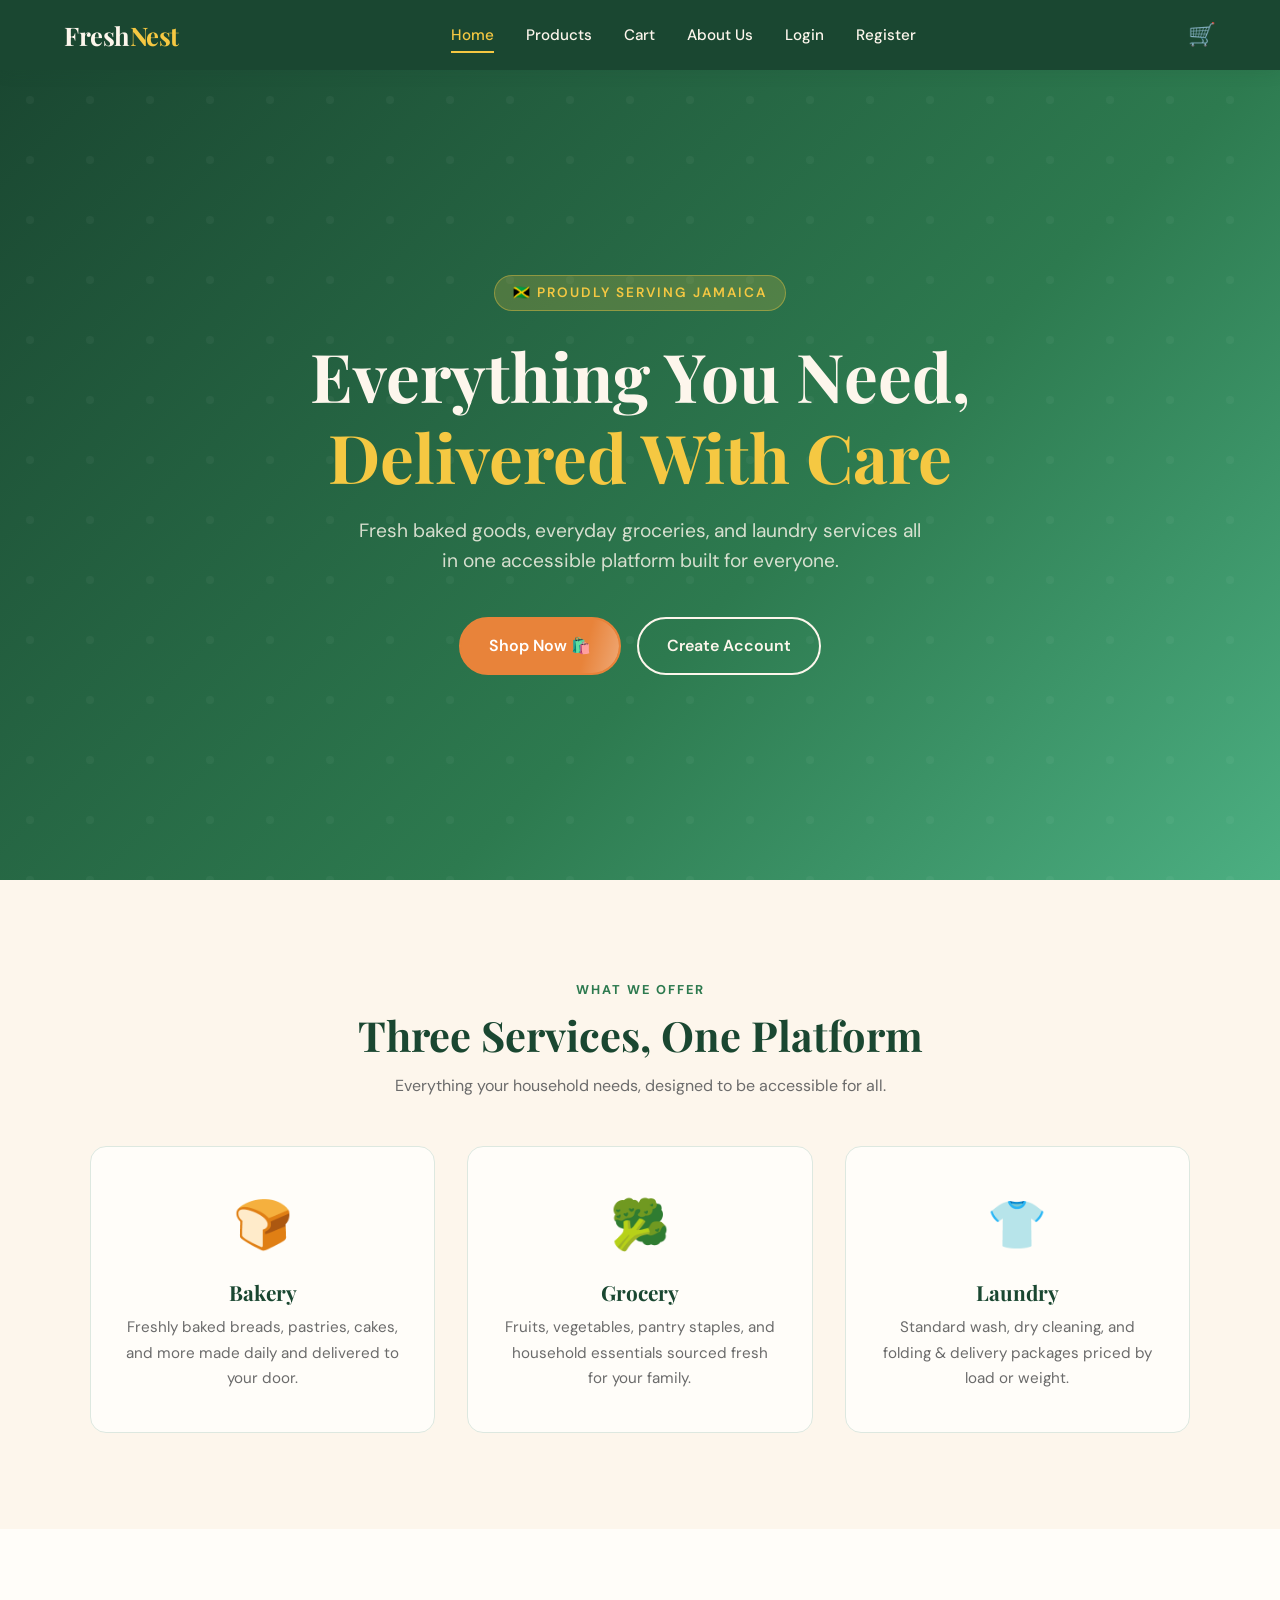
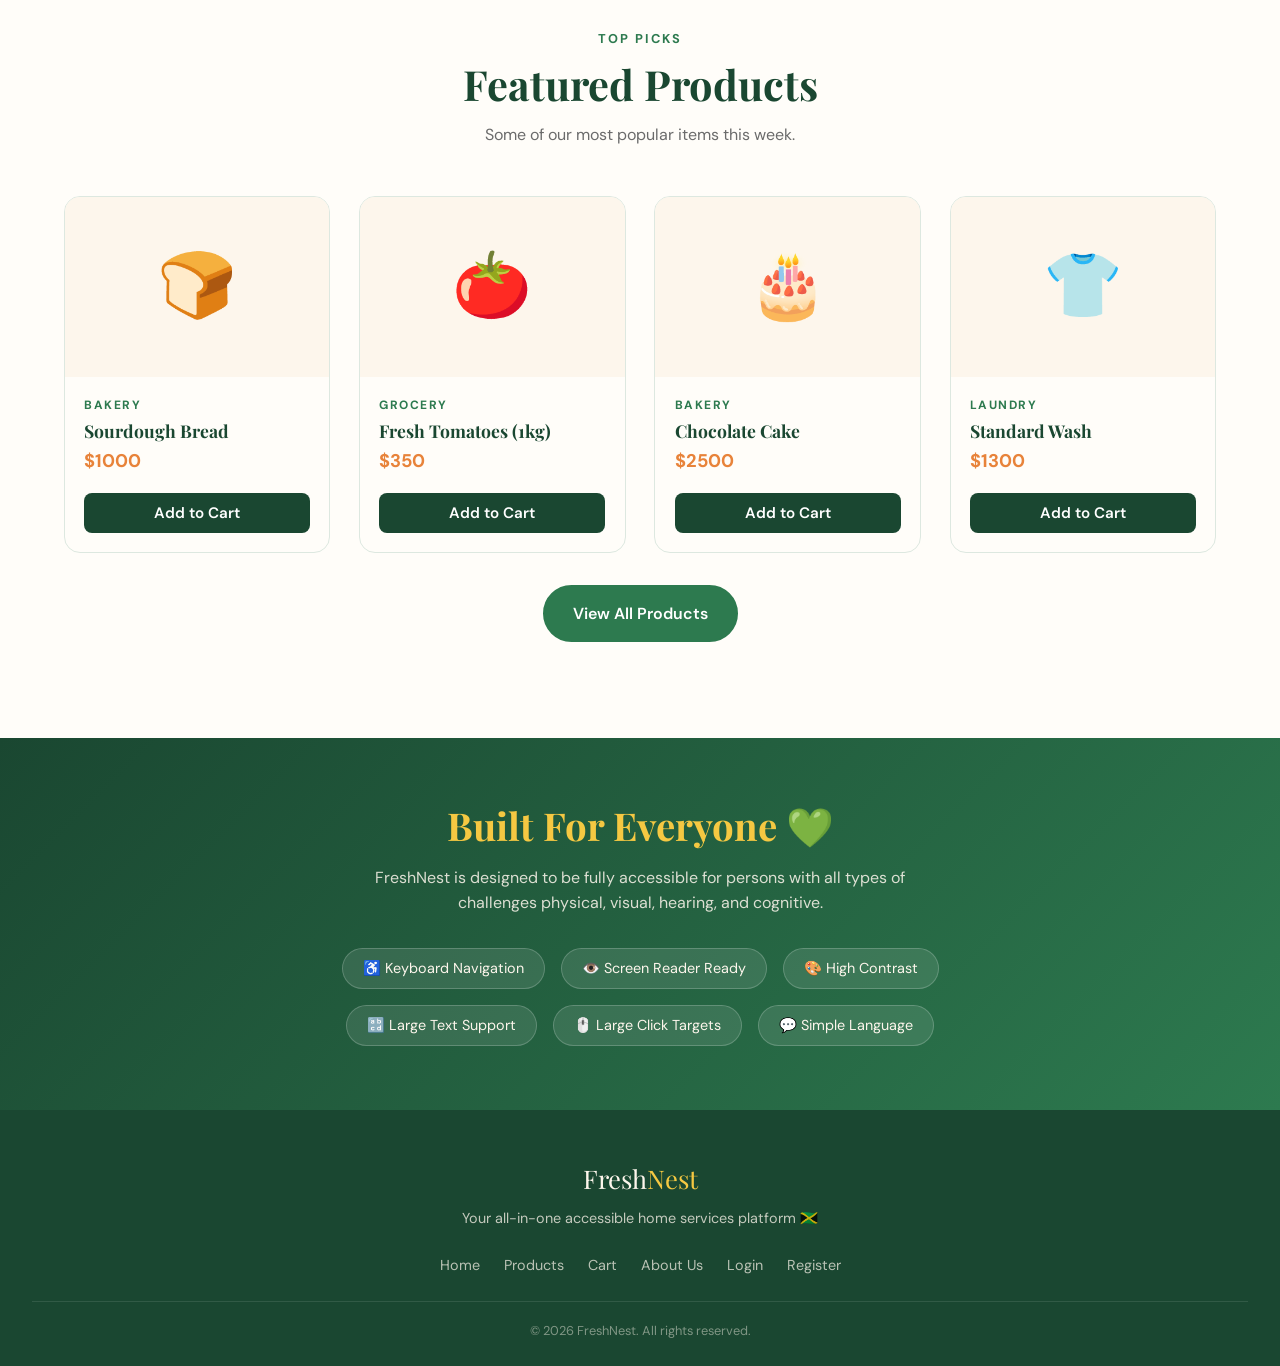
==== index.html @ 10744268 "Add files via upload" ====
<!DOCTYPE html>
<html lang="en">
<head>
  <meta charset="UTF-8" />
  <meta name="viewport" content="width=device-width, initial-scale=1.0" />
  <meta name="description" content="FreshNest - An accessible bakery, grocery and laundry service for all Jamaican households." />
  <title>FreshNest | Home</title>
  <link rel="preconnect" href="https://fonts.googleapis.com" />
  <link rel="preconnect" href="https://fonts.gstatic.com" crossorigin />
  <link href="https://fonts.googleapis.com/css2?family=Playfair+Display:wght@400;700&family=DM+Sans:wght@400;500;600;700&display=swap" rel="stylesheet" />
  <link rel="stylesheet" href="../style.css" />
</head>
<body>
  <a href="#main-content" class="skip-link">Skip to main content</a>

  <nav class="navbar" role="navigation" aria-label="Main navigation">
    <a href="index.html" class="navbar__logo" aria-label="FreshNest Home">Fresh<span>Nest</span></a>
    <ul class="navbar__links" id="nav-links" role="list">
      <li><a href="index.html" class="active" aria-current="page">Home</a></li>
      <li><a href="products.html">Products</a></li>
      <li><a href="cart.html">Cart</a></li>
      <li><a href="about.html">About Us</a></li>
      <li><a href="login.html">Login</a></li>
      <li><a href="register.html">Register</a></li>
    </ul>
    <a href="cart.html" class="navbar__cart" aria-label="View shopping cart">🛒
      <span class="cart-count" id="cart-count" aria-live="polite">0</span>
    </a>
    <button class="navbar__toggle" id="nav-toggle" aria-label="Toggle navigation menu" aria-expanded="false">
      <span></span><span></span><span></span>
    </button>
  </nav>

  <main id="main-content">
    <section class="hero" aria-labelledby="hero-title">
      <div class="hero__content">
        <span class="hero__tag">🇯🇲 Proudly Serving Jamaica</span>
        <h1 class="hero__title" id="hero-title">Everything You Need,<br><span>Delivered With Care</span></h1>
        <p class="hero__subtitle">Fresh baked goods, everyday groceries, and laundry services all in one accessible platform built for everyone.</p>
        <div class="hero__buttons">
          <a href="products.html" class="btn btn--primary">Shop Now 🛍️</a>
          <a href="register.html" class="btn btn--outline">Create Account</a>
        </div>
      </div>
    </section>

    <section class="section services" aria-labelledby="services-title">
      <div class="section__header">
        <span class="section__tag">What We Offer</span>
        <h2 class="section__title" id="services-title">Three Services, One Platform</h2>
        <p class="section__subtitle">Everything your household needs, designed to be accessible for all.</p>
      </div>
      <div class="services__grid">
        <article class="service-card" tabindex="0" aria-label="Bakery service">
          <span class="service-card__icon" role="img" aria-label="Bread">🍞</span>
          <h3 class="service-card__title">Bakery</h3>
          <p class="service-card__desc">Freshly baked breads, pastries, cakes, and more made daily and delivered to your door.</p>
        </article>
        <article class="service-card" tabindex="0" aria-label="Grocery service">
          <span class="service-card__icon" role="img" aria-label="Vegetables">🥦</span>
          <h3 class="service-card__title">Grocery</h3>
          <p class="service-card__desc">Fruits, vegetables, pantry staples, and household essentials sourced fresh for your family.</p>
        </article>
        <article class="service-card" tabindex="0" aria-label="Laundry service">
          <span class="service-card__icon" role="img" aria-label="Washing machine">👕</span>
          <h3 class="service-card__title">Laundry</h3>
          <p class="service-card__desc">Standard wash, dry cleaning, and folding & delivery packages priced by load or weight.</p>
        </article>
      </div>
    </section>

    <section class="section" aria-labelledby="featured-title">
      <div class="section__header">
        <span class="section__tag">Top Picks</span>
        <h2 class="section__title" id="featured-title">Featured Products</h2>
        <p class="section__subtitle">Some of our most popular items this week.</p>
      </div>
      <div class="products__grid">
        <article class="product-card" tabindex="0">
          <div class="product-card__img" role="img" aria-label="Sourdough Bread">🍞</div>
          <div class="product-card__body">
            <p class="product-card__category">Bakery</p>
            <h3 class="product-card__name">Sourdough Bread</h3>
            <p class="product-card__price">$1000</p>
            <button class="product-card__btn" data-name="Sourdough Bread" data-price="1000" data-category="Bakery" aria-label="Add Sourdough Bread to cart">Add to Cart</button>
          </div>
        </article>
        <article class="product-card" tabindex="0">
          <div class="product-card__img" role="img" aria-label="Fresh Tomatoes">🍅</div>
          <div class="product-card__body">
            <p class="product-card__category">Grocery</p>
            <h3 class="product-card__name">Fresh Tomatoes (1kg)</h3>
            <p class="product-card__price">$350</p>
            <button class="product-card__btn" data-name="Fresh Tomatoes (1kg)" data-price="350" data-category="Grocery" aria-label="Add Fresh Tomatoes to cart">Add to Cart</button>
          </div>
        </article>
        <article class="product-card" tabindex="0">
          <div class="product-card__img" role="img" aria-label="Chocolate Cake">🎂</div>
          <div class="product-card__body">
            <p class="product-card__category">Bakery</p>
            <h3 class="product-card__name">Chocolate Cake</h3>
            <p class="product-card__price">$2500</p>
            <button class="product-card__btn" data-name="Chocolate Cake" data-price="2500" data-category="Bakery" aria-label="Add Chocolate Cake to cart">Add to Cart</button>
          </div>
        </article>
        <article class="product-card" tabindex="0">
          <div class="product-card__img" role="img" aria-label="Standard Wash">👕</div>
          <div class="product-card__body">
            <p class="product-card__category">Laundry</p>
            <h3 class="product-card__name">Standard Wash</h3>
            <p class="product-card__price">$1300</p>
            <button class="product-card__btn" data-name="Standard Wash" data-price="8.00" data-category="Laundry" aria-label="Add Standard Wash to cart">Add to Cart</button>
          </div>
        </article>
      </div>
      <div class="text-center mt-2">
        <a href="products.html" class="btn btn--green">View All Products</a>
      </div>
    </section>

    <section class="accessibility-banner" aria-labelledby="access-title">
      <h2 id="access-title">Built For Everyone 💚</h2>
      <p>FreshNest is designed to be fully accessible for persons with all types of challenges physical, visual, hearing, and cognitive.</p>
      <div class="accessibility-features" role="list">
        <span class="accessibility-feature" role="listitem">♿ Keyboard Navigation</span>
        <span class="accessibility-feature" role="listitem">👁️ Screen Reader Ready</span>
        <span class="accessibility-feature" role="listitem">🎨 High Contrast</span>
        <span class="accessibility-feature" role="listitem">🔡 Large Text Support</span>
        <span class="accessibility-feature" role="listitem">🖱️ Large Click Targets</span>
        <span class="accessibility-feature" role="listitem">💬 Simple Language</span>
      </div>
    </section>
  </main>

  <footer class="footer" role="contentinfo">
    <p class="footer__logo">Fresh<span>Nest</span></p>
    <p class="footer__tagline">Your all-in-one accessible home services platform 🇯🇲</p>
    <nav class="footer__links" aria-label="Footer navigation">
      <a href="index.html">Home</a>
      <a href="products.html">Products</a>
      <a href="cart.html">Cart</a>
      <a href="about.html">About Us</a>
      <a href="login.html">Login</a>
      <a href="register.html">Register</a>
    </nav>
    <p class="footer__copy">&copy; 2026 FreshNest. All rights reserved.</p>
  </footer>
  <script src="../script.js"></script>
</body>
</html>
---- style.css ----
/* ============================================
   FreshNest - Main Stylesheet
   IA#2 - Web Programming Individual Assignment
   ============================================ */

/* IA#2 - CSS Variables / Root Theme */
:root {
  --green-dark: #1a4731;
  --green-mid: #2d7a4f;
  --green-light: #4caf82;
  --cream: #fdf6ec;
  --warm-white: #fffdf9;
  --accent-orange: #e8833a;
  --accent-yellow: #f5c842;
  --text-dark: #1a1a1a;
  --text-mid: #3d3d3d;
  --text-light: #6b6b6b;
  --border: #dde8e0;
  --shadow: rgba(26, 71, 49, 0.12);
  --font-display: 'Playfair Display', Georgia, serif;
  --font-body: 'DM Sans', 'Segoe UI', sans-serif;
  --radius: 16px;
  --radius-sm: 8px;
  --transition: 0.3s ease;
}

/* IA#2 - CSS Reset & Base */
*, *::before, *::after {
  box-sizing: border-box;
  margin: 0;
  padding: 0;
}

html {
  scroll-behavior: smooth;
  font-size: 16px;
}

body {
  font-family: var(--font-body);
  background-color: var(--warm-white);
  color: var(--text-dark);
  line-height: 1.6;
  min-height: 100vh;
}

/* IA#2 - Typography */
h1, h2, h3, h4 {
  font-family: var(--font-display);
  line-height: 1.2;
  color: var(--green-dark);
}

a {
  text-decoration: none;
  color: inherit;
  transition: color var(--transition);
}

img {
  max-width: 100%;
  display: block;
}

ul {
  list-style: none;
}

/* IA#2 - Accessibility: Skip to content link */
.skip-link {
  position: absolute;
  top: -100px;
  left: 0;
  background: var(--green-dark);
  color: #fff;
  padding: 12px 20px;
  z-index: 9999;
  font-size: 1rem;
  border-radius: 0 0 var(--radius-sm) 0;
  transition: top var(--transition);
}

.skip-link:focus {
  top: 0;
}

/* IA#2 - Navbar */
.navbar {
  background-color: var(--green-dark);
  padding: 0 2rem;
  position: sticky;
  top: 0;
  z-index: 1000;
  box-shadow: 0 2px 16px var(--shadow);
  display: flex;
  align-items: center;
  justify-content: space-between;
  height: 70px;
}

.navbar__logo {
  font-family: var(--font-display);
  font-size: 1.6rem;
  color: var(--cream);
  font-weight: 700;
  letter-spacing: -0.5px;
}

.navbar__logo span {
  color: var(--accent-yellow);
}

.navbar__links {
  display: flex;
  align-items: center;
  gap: 2rem;
}

.navbar__links a {
  color: var(--cream);
  font-size: 0.95rem;
  font-weight: 500;
  padding: 6px 0;
  border-bottom: 2px solid transparent;
  transition: border-color var(--transition), color var(--transition);
}

.navbar__links a:hover,
.navbar__links a.active {
  color: var(--accent-yellow);
  border-bottom-color: var(--accent-yellow);
}

/* Cart icon in navbar */
.navbar__cart {
  position: relative;
  color: var(--cream);
  font-size: 1.4rem;
  cursor: pointer;
  transition: color var(--transition);
}

.navbar__cart:hover {
  color: var(--accent-yellow);
}

.cart-count {
  position: absolute;
  top: -8px;
  right: -8px;
  background: var(--accent-orange);
  color: #fff;
  font-size: 0.7rem;
  font-weight: 700;
  width: 18px;
  height: 18px;
  border-radius: 50%;
  display: flex;
  align-items: center;
  justify-content: center;
  font-family: var(--font-body);
}

/* Hamburger for mobile */
.navbar__toggle {
  display: none;
  flex-direction: column;
  gap: 5px;
  cursor: pointer;
  background: none;
  border: none;
  padding: 4px;
  aria-label: "Toggle menu";
}

.navbar__toggle span {
  display: block;
  width: 26px;
  height: 3px;
  background: var(--cream);
  border-radius: 3px;
  transition: all var(--transition);
}

/* IA#2 - Hero Section */
.hero {
  background: linear-gradient(135deg, var(--green-dark) 0%, var(--green-mid) 60%, var(--green-light) 100%);
  min-height: 90vh;
  display: flex;
  align-items: center;
  justify-content: center;
  text-align: center;
  padding: 4rem 2rem;
  position: relative;
  overflow: hidden;
}

.hero::before {
  content: '';
  position: absolute;
  inset: 0;
  background: url("data:image/svg+xml,%3Csvg width='60' height='60' viewBox='0 0 60 60' xmlns='http://www.w3.org/2000/svg'%3E%3Cg fill='none' fill-rule='evenodd'%3E%3Cg fill='%23ffffff' fill-opacity='0.04'%3E%3Ccircle cx='30' cy='30' r='4'/%3E%3C/g%3E%3C/g%3E%3C/svg%3E");
}

.hero__content {
  position: relative;
  z-index: 1;
  max-width: 780px;
  animation: fadeUp 0.9s ease both;
}

.hero__tag {
  display: inline-block;
  background: rgba(245, 200, 66, 0.2);
  color: var(--accent-yellow);
  font-size: 0.85rem;
  font-weight: 600;
  letter-spacing: 2px;
  text-transform: uppercase;
  padding: 6px 18px;
  border-radius: 50px;
  border: 1px solid rgba(245, 200, 66, 0.4);
  margin-bottom: 1.5rem;
}

.hero__title {
  font-size: clamp(2.4rem, 6vw, 4.2rem);
  color: var(--cream);
  margin-bottom: 1.2rem;
  font-weight: 700;
}

.hero__title span {
  color: var(--accent-yellow);
}

.hero__subtitle {
  font-size: clamp(1rem, 2.5vw, 1.2rem);
  color: rgba(253, 246, 236, 0.82);
  margin-bottom: 2.5rem;
  max-width: 580px;
  margin-left: auto;
  margin-right: auto;
}

.hero__buttons {
  display: flex;
  gap: 1rem;
  justify-content: center;
  flex-wrap: wrap;
}

/* IA#2 - Buttons */
.btn {
  display: inline-flex;
  align-items: center;
  gap: 8px;
  padding: 14px 28px;
  border-radius: 50px;
  font-family: var(--font-body);
  font-size: 1rem;
  font-weight: 600;
  cursor: pointer;
  border: 2px solid transparent;
  transition: all var(--transition);
  text-align: center;
}

.btn--primary {
  background: var(--accent-orange);
  color: #fff;
  border-color: var(--accent-orange);
}

.btn--primary:hover {
  background: #cf6b28;
  border-color: #cf6b28;
  transform: translateY(-2px);
  box-shadow: 0 8px 20px rgba(232, 131, 58, 0.4);
}

.btn--outline {
  background: transparent;
  color: var(--cream);
  border-color: var(--cream);
}

.btn--outline:hover {
  background: var(--cream);
  color: var(--green-dark);
  transform: translateY(-2px);
}

.btn--green {
  background: var(--green-mid);
  color: #fff;
  border-color: var(--green-mid);
}

.btn--green:hover {
  background: var(--green-dark);
  border-color: var(--green-dark);
  transform: translateY(-2px);
}

/* IA#2 - Section Layout */
.section {
  padding: 5rem 2rem;
}

.section__header {
  text-align: center;
  margin-bottom: 3rem;
}

.section__tag {
  display: inline-block;
  color: var(--green-mid);
  font-size: 0.8rem;
  font-weight: 700;
  letter-spacing: 2px;
  text-transform: uppercase;
  margin-bottom: 0.6rem;
}

.section__title {
  font-size: clamp(1.8rem, 4vw, 2.6rem);
  color: var(--green-dark);
  margin-bottom: 0.8rem;
}

.section__subtitle {
  font-size: 1rem;
  color: var(--text-light);
  max-width: 520px;
  margin: 0 auto;
}

/* IA#2 - Services / Category Cards */
.services {
  background: var(--cream);
}

.services__grid {
  display: grid;
  grid-template-columns: repeat(auto-fit, minmax(260px, 1fr));
  gap: 2rem;
  max-width: 1100px;
  margin: 0 auto;
}

.service-card {
  background: var(--warm-white);
  border-radius: var(--radius);
  padding: 2.5rem 2rem;
  text-align: center;
  border: 1px solid var(--border);
  transition: transform var(--transition), box-shadow var(--transition);
  position: relative;
  overflow: hidden;
}

.service-card::before {
  content: '';
  position: absolute;
  top: 0;
  left: 0;
  right: 0;
  height: 4px;
  background: linear-gradient(90deg, var(--green-mid), var(--accent-orange));
  transform: scaleX(0);
  transition: transform var(--transition);
}

.service-card:hover {
  transform: translateY(-6px);
  box-shadow: 0 16px 40px var(--shadow);
}

.service-card:hover::before {
  transform: scaleX(1);
}

.service-card__icon {
  font-size: 3rem;
  margin-bottom: 1rem;
  display: block;
}

.service-card__title {
  font-size: 1.3rem;
  color: var(--green-dark);
  margin-bottom: 0.6rem;
}

.service-card__desc {
  font-size: 0.95rem;
  color: var(--text-light);
  line-height: 1.7;
}

/* IA#2 - Product Cards */
.products__grid {
  display: grid;
  grid-template-columns: repeat(auto-fill, minmax(240px, 1fr));
  gap: 1.8rem;
  max-width: 1200px;
  margin: 0 auto;
}

.product-card {
  background: var(--warm-white);
  border-radius: var(--radius);
  overflow: hidden;
  border: 1px solid var(--border);
  transition: transform var(--transition), box-shadow var(--transition);
}

.product-card:hover {
  transform: translateY(-4px);
  box-shadow: 0 12px 32px var(--shadow);
}

.product-card__img {
  width: 100%;
  height: 180px;
  object-fit: cover;
  background: var(--cream);
  display: flex;
  align-items: center;
  justify-content: center;
  font-size: 4rem;
}

.product-card__body {
  padding: 1.2rem;
}

.product-card__category {
  font-size: 0.75rem;
  font-weight: 700;
  letter-spacing: 1.5px;
  text-transform: uppercase;
  color: var(--green-mid);
  margin-bottom: 0.3rem;
}

.product-card__name {
  font-size: 1.1rem;
  color: var(--green-dark);
  margin-bottom: 0.4rem;
  font-family: var(--font-display);
}

.product-card__price {
  font-size: 1.15rem;
  font-weight: 700;
  color: var(--accent-orange);
  margin-bottom: 1rem;
}

.product-card__btn {
  width: 100%;
  padding: 10px;
  background: var(--green-dark);
  color: #fff;
  border: none;
  border-radius: var(--radius-sm);
  font-family: var(--font-body);
  font-size: 0.95rem;
  font-weight: 600;
  cursor: pointer;
  transition: background var(--transition), transform var(--transition);
}

.product-card__btn:hover {
  background: var(--green-mid);
  transform: scale(1.02);
}

/* IA#2 - Accessibility Banner */
.accessibility-banner {
  background: linear-gradient(135deg, var(--green-dark), var(--green-mid));
  color: var(--cream);
  padding: 4rem 2rem;
  text-align: center;
}

.accessibility-banner h2 {
  color: var(--accent-yellow);
  font-size: clamp(1.6rem, 3.5vw, 2.4rem);
  margin-bottom: 1rem;
}

.accessibility-banner p {
  font-size: 1rem;
  color: rgba(253, 246, 236, 0.85);
  max-width: 600px;
  margin: 0 auto 2rem;
}

.accessibility-features {
  display: flex;
  flex-wrap: wrap;
  justify-content: center;
  gap: 1rem;
  max-width: 800px;
  margin: 0 auto;
}

.accessibility-feature {
  background: rgba(255,255,255,0.1);
  border: 1px solid rgba(255,255,255,0.2);
  border-radius: 50px;
  padding: 8px 20px;
  font-size: 0.9rem;
  color: var(--cream);
  display: flex;
  align-items: center;
  gap: 8px;
}

/* IA#2 - Forms (Login, Register, Checkout) */
.form-page {
  min-height: 100vh;
  display: flex;
  align-items: center;
  justify-content: center;
  padding: 4rem 2rem;
  background: var(--cream);
}

.form-container {
  background: var(--warm-white);
  border-radius: var(--radius);
  padding: 3rem 2.5rem;
  width: 100%;
  max-width: 480px;
  box-shadow: 0 8px 40px var(--shadow);
  border: 1px solid var(--border);
}

.form-container h1 {
  font-size: 2rem;
  margin-bottom: 0.4rem;
}

.form-container p {
  color: var(--text-light);
  margin-bottom: 2rem;
  font-size: 0.95rem;
}

.form-group {
  margin-bottom: 1.4rem;
}

.form-group label {
  display: block;
  font-size: 0.9rem;
  font-weight: 600;
  color: var(--text-mid);
  margin-bottom: 0.4rem;
}

.form-group input,
.form-group select,
.form-group textarea {
  width: 100%;
  padding: 12px 16px;
  border: 2px solid var(--border);
  border-radius: var(--radius-sm);
  font-family: var(--font-body);
  font-size: 1rem;
  color: var(--text-dark);
  background: var(--warm-white);
  transition: border-color var(--transition), box-shadow var(--transition);
}

.form-group input:focus,
.form-group select:focus,
.form-group textarea:focus {
  outline: none;
  border-color: var(--green-mid);
  box-shadow: 0 0 0 3px rgba(45, 122, 79, 0.15);
}

.form-error {
  color: #d63031;
  font-size: 0.82rem;
  margin-top: 0.3rem;
  display: none;
}

.form-error.visible {
  display: block;
}

.form-submit {
  width: 100%;
  padding: 14px;
  background: var(--green-dark);
  color: #fff;
  border: none;
  border-radius: var(--radius-sm);
  font-family: var(--font-body);
  font-size: 1rem;
  font-weight: 700;
  cursor: pointer;
  transition: background var(--transition), transform var(--transition);
  margin-top: 0.5rem;
}

.form-submit:hover {
  background: var(--green-mid);
  transform: translateY(-1px);
}

/* IA#2 - Cart Table */
.cart-table {
  width: 100%;
  border-collapse: collapse;
  margin-bottom: 2rem;
  font-size: 0.95rem;
}

.cart-table th {
  background: var(--green-dark);
  color: var(--cream);
  padding: 14px 16px;
  text-align: left;
  font-weight: 600;
}

.cart-table td {
  padding: 14px 16px;
  border-bottom: 1px solid var(--border);
  color: var(--text-mid);
}

.cart-table tr:hover td {
  background: var(--cream);
}

.cart-summary {
  background: var(--cream);
  border-radius: var(--radius);
  padding: 2rem;
  max-width: 400px;
  margin-left: auto;
  border: 1px solid var(--border);
}

.cart-summary__row {
  display: flex;
  justify-content: space-between;
  padding: 8px 0;
  font-size: 0.95rem;
  color: var(--text-mid);
  border-bottom: 1px solid var(--border);
}

.cart-summary__row--total {
  font-size: 1.15rem;
  font-weight: 700;
  color: var(--green-dark);
  border-bottom: none;
  padding-top: 12px;
}

/* IA#2 - Footer */
.footer {
  background: var(--green-dark);
  color: rgba(253, 246, 236, 0.75);
  padding: 3rem 2rem 1.5rem;
  text-align: center;
}

.footer__logo {
  font-family: var(--font-display);
  font-size: 1.6rem;
  color: var(--cream);
  margin-bottom: 0.5rem;
}

.footer__logo span {
  color: var(--accent-yellow);
}

.footer__tagline {
  font-size: 0.9rem;
  margin-bottom: 1.5rem;
}

.footer__links {
  display: flex;
  justify-content: center;
  flex-wrap: wrap;
  gap: 1.5rem;
  margin-bottom: 1.5rem;
}

.footer__links a {
  color: rgba(253, 246, 236, 0.7);
  font-size: 0.9rem;
  transition: color var(--transition);
}

.footer__links a:hover {
  color: var(--accent-yellow);
}

.footer__copy {
  font-size: 0.8rem;
  color: rgba(253, 246, 236, 0.45);
  border-top: 1px solid rgba(255,255,255,0.1);
  padding-top: 1.2rem;
  margin-top: 1rem;
}

/* IA#2 - Utility Classes */
.container {
  max-width: 1200px;
  margin: 0 auto;
  padding: 0 2rem;
}

.text-center { text-align: center; }
.mt-1 { margin-top: 1rem; }
.mt-2 { margin-top: 2rem; }
.mb-1 { margin-bottom: 1rem; }
.mb-2 { margin-bottom: 2rem; }

/* IA#2 - Animations & Glow Effects */

/* Fade up entrance */
@keyframes fadeUp {
  from { opacity: 0; transform: translateY(30px); }
  to   { opacity: 1; transform: translateY(0); }
}

@keyframes fadeIn {
  from { opacity: 0; }
  to   { opacity: 1; }
}

/* Glow pulse - green (used on logo, hero title) */
@keyframes glowGreen {
  0%, 100% { text-shadow: 0 0 8px rgba(76, 175, 130, 0.4), 0 0 20px rgba(76, 175, 130, 0.2); }
  50%       { text-shadow: 0 0 18px rgba(76, 175, 130, 0.9), 0 0 40px rgba(76, 175, 130, 0.5), 0 0 60px rgba(76, 175, 130, 0.2); }
}

/* Glow pulse - yellow (used on accent text) */
@keyframes glowYellow {
  0%, 100% { text-shadow: 0 0 8px rgba(245, 200, 66, 0.4), 0 0 20px rgba(245, 200, 66, 0.2); }
  50%       { text-shadow: 0 0 18px rgba(245, 200, 66, 0.95), 0 0 40px rgba(245, 200, 66, 0.6), 0 0 70px rgba(245, 200, 66, 0.25); }
}

/* Glow pulse - orange (used on buttons) */
@keyframes glowOrange {
  0%, 100% { box-shadow: 0 0 8px rgba(232, 131, 58, 0.4), 0 4px 15px rgba(232, 131, 58, 0.2); }
  50%       { box-shadow: 0 0 20px rgba(232, 131, 58, 0.85), 0 4px 30px rgba(232, 131, 58, 0.5); }
}

/* Border glow - for cards on hover */
@keyframes borderGlow {
  0%, 100% { box-shadow: 0 0 6px rgba(45, 122, 79, 0.3), 0 8px 24px rgba(26,71,49,0.1); }
  50%       { box-shadow: 0 0 20px rgba(45, 122, 79, 0.7), 0 8px 32px rgba(26,71,49,0.2); }
}

/* Floating animation for hero icons/emoji */
@keyframes float {
  0%, 100% { transform: translateY(0px); }
  50%       { transform: translateY(-10px); }
}

/* Shimmer across buttons */
@keyframes shimmer {
  0%   { background-position: -200% center; }
  100% { background-position: 200% center; }
}

/* Navbar logo glow */
.navbar__logo {
  animation: glowGreen 3s ease-in-out infinite;
}

.navbar__logo span {
  animation: glowYellow 3s ease-in-out infinite;
}

/* Hero title yellow span glow */
.hero__title span {
  animation: glowYellow 2.8s ease-in-out infinite;
}

/* Hero tag glow border */
.hero__tag {
  animation: glowYellow 3.5s ease-in-out infinite;
}

/* Primary button glow */
.btn--primary {
  animation: glowOrange 2.5s ease-in-out infinite;
  position: relative;
  overflow: hidden;
}

/* Shimmer sweep on primary button */
.btn--primary::after {
  content: '';
  position: absolute;
  inset: 0;
  background: linear-gradient(105deg, transparent 40%, rgba(255,255,255,0.25) 50%, transparent 60%);
  background-size: 200% 100%;
  animation: shimmer 2.2s linear infinite;
  border-radius: inherit;
  pointer-events: none;
}

/* Service cards: glow on hover */
.service-card:hover {
  animation: borderGlow 1.5s ease-in-out infinite;
}

/* Service card icons float */
.service-card__icon {
  display: inline-block;
  animation: float 3s ease-in-out infinite;
}

.service-card:nth-child(2) .service-card__icon { animation-delay: 0.5s; }
.service-card:nth-child(3) .service-card__icon { animation-delay: 1s; }

/* Product cards: glow border on hover */
.product-card:hover {
  box-shadow: 0 0 18px rgba(45, 122, 79, 0.5), 0 12px 32px rgba(26,71,49,0.15);
  transition: box-shadow 0.3s ease, transform 0.3s ease;
}

/* Add to cart button glow on hover */
.product-card__btn:hover {
  box-shadow: 0 0 14px rgba(26, 71, 49, 0.6), 0 4px 16px rgba(26,71,49,0.3);
}

/* Input focus glow */
.form-group input:focus,
.form-group select:focus,
.form-group textarea:focus {
  box-shadow: 0 0 0 3px rgba(45, 122, 79, 0.2), 0 0 12px rgba(45, 122, 79, 0.3);
}

/* Footer logo glow */
.footer__logo {
  animation: glowGreen 3.5s ease-in-out infinite;
}

.footer__logo span {
  animation: glowYellow 3.5s ease-in-out infinite;
}

/* Accessibility feature tags pulse */
.accessibility-feature {
  transition: all 0.3s ease;
}

.accessibility-feature:hover {
  background: rgba(255,255,255,0.2);
  box-shadow: 0 0 12px rgba(245, 200, 66, 0.5);
  transform: translateY(-2px);
}

/* Cart count badge pulse */
@keyframes badgePulse {
  0%, 100% { transform: scale(1); box-shadow: 0 0 0 0 rgba(232,131,58,0.6); }
  50%       { transform: scale(1.1); box-shadow: 0 0 0 5px rgba(232,131,58,0); }
}

.cart-count {
  animation: badgePulse 2s ease-in-out infinite;
}

/* Smooth page transitions */
.fade-up {
  animation: fadeUp 0.7s ease both;
}

/* Enhanced transition on all interactive elements */
a, button, input, select {
  transition: all 0.3s ease;
}

/* IA#2 - Responsive: Mobile (min 600px and below) */
@media (max-width: 768px) {
  .navbar__links {
    display: none;
    flex-direction: column;
    position: absolute;
    top: 70px;
    left: 0;
    right: 0;
    background: var(--green-dark);
    padding: 1.5rem 2rem;
    gap: 1.2rem;
    box-shadow: 0 8px 20px var(--shadow);
  }

  .navbar__links.open {
    display: flex;
  }

  .navbar__toggle {
    display: flex;
  }

  .hero {
    min-height: 80vh;
  }

  .hero__buttons {
    flex-direction: column;
    align-items: center;
  }

  .services__grid {
    grid-template-columns: 1fr;
  }

  .products__grid {
    grid-template-columns: repeat(auto-fill, minmax(200px, 1fr));
  }

  .cart-table {
    font-size: 0.85rem;
  }

  .form-container {
    padding: 2rem 1.5rem;
  }
}

/* IA#2 - Desktop (min 950px) */
@media (min-width: 950px) {
  .navbar {
    padding: 0 4rem;
  }

  .section {
    padding: 6rem 4rem;
  }

  .services__grid {
    grid-template-columns: repeat(3, 1fr);
  }
}

/* IA#2 - Additional utility classes (replaces inline styles) */
.cart-main { max-width: 1100px; margin: 0 auto; }
.cart-empty { display: none; text-align: center; padding: 4rem 2rem; }
.cart-empty__icon { font-size: 3rem; }
.cart-empty__title { color: var(--green-dark); margin: 1rem 0 0.5rem; }
.cart-empty__text { color: var(--text-light); margin-bottom: 1.5rem; }
.cart-overflow { overflow-x: auto; }
.cart-summary__title { font-size: 1.3rem; margin-bottom: 1rem; color: var(--green-dark); }
.cart-actions { display: flex; gap: 0.8rem; margin-top: 1.5rem; flex-wrap: wrap; }
.btn--checkout { flex: 1; justify-content: center; }
.btn--clear { flex: 1; justify-content: center; color: var(--text-dark); border-color: var(--border); }
.btn--continue { width: 100%; justify-content: center; color: var(--green-dark); border-color: var(--green-dark); }

/* IA#2 - Checkout utility classes */
.checkout-main { padding: 3rem 2rem; }
.checkout-title { font-size: 2rem; color: var(--green-dark); margin-bottom: 0.4rem; }
.checkout-subtitle { color: var(--text-light); margin-bottom: 2rem; font-size: 0.95rem; }
.checkout-btn-row { display: flex; gap: 1rem; flex-wrap: wrap; margin-top: 1.5rem; }
.btn--confirm { flex: 1; justify-content: center; }
.btn--cancel { flex: 1; justify-content: center; color: var(--text-dark); border-color: var(--border); }
.checkout-summary__title { font-size: 1.2rem; margin-bottom: 1rem; color: var(--green-dark); }
.checkout-total-row { display: flex; justify-content: space-between; font-size: 1.1rem; font-weight: 700; color: var(--green-dark); padding-top: 12px; }

/* IA#2 - Login / Register utility */
.form-link { font-size: 0.9rem; color: var(--text-light); }
.form-link a { color: var(--green-mid); font-weight: 600; }

/* IA#2 - About page utility */
.about-info-email a { color: var(--green-mid); font-weight: 600; }
.about-contact-box { margin-top: 1.5rem; padding: 1.2rem; background: var(--warm-white); border-radius: var(--radius-sm); border: 1px solid var(--border); font-size: 0.9rem; color: var(--text-light); }
.about-contact-box a { color: var(--green-mid); font-weight: 600; }

/* IA#2 - Register form max width */
.register-container { max-width: 560px; }

/* IA#2 - Footer logo span */
.footer__logo-span { color: var(--accent-yellow); }

/* IA#2 - Toast notification (replaces inline style from JS) */
.toast-notification {
  position: fixed;
  bottom: 2rem;
  right: 2rem;
  background: var(--green-dark);
  color: var(--cream);
  padding: 14px 24px;
  border-radius: 50px;
  font-family: var(--font-body);
  font-size: 0.95rem;
  font-weight: 600;
  z-index: 9999;
  box-shadow: 0 8px 24px rgba(26,71,49,0.3);
  transform: translateY(100px);
  opacity: 0;
  transition: all 0.3s ease;
}

.toast-notification.toast-show {
  transform: translateY(0);
  opacity: 1;
}

/* IA#2 - Products page hero (moved from inline) */
.products-page-hero {
  background: linear-gradient(135deg, var(--green-dark), var(--green-mid));
  padding: 3rem 2rem;
  text-align: center;
  color: var(--cream);
}
.products-page-hero h1 {
  color: var(--accent-yellow);
  font-size: clamp(1.8rem, 4vw, 2.8rem);
  margin-bottom: 0.5rem;
}
.products-page-hero p { color: rgba(253,246,236,0.8); font-size: 1rem; }

/* IA#2 - Filter bar (moved from products inline style) */
.filter-bar {
  display: flex;
  gap: 1rem;
  flex-wrap: wrap;
  justify-content: center;
  margin-bottom: 2.5rem;
}
.filter-btn {
  padding: 10px 24px;
  border-radius: 50px;
  border: 2px solid var(--border);
  background: var(--warm-white);
  color: var(--text-mid);
  font-family: var(--font-body);
  font-size: 0.9rem;
  font-weight: 600;
  cursor: pointer;
  transition: all 0.3s ease;
}
.filter-btn:hover, .filter-btn.active {
  background: var(--green-dark);
  color: #fff;
  border-color: var(--green-dark);
}

/* IA#2 - Cart remove button */
.remove-btn {
  background: #d63031;
  color: #fff;
  border: none;
  padding: 6px 12px;
  border-radius: 6px;
  cursor: pointer;
  font-family: var(--font-body);
  font-size: 0.85rem;
  transition: background 0.3s ease;
}
.remove-btn:hover { background: #b71c1c; }

/* IA#2 - Qty input in cart */
.qty-input {
  width: 60px;
  padding: 4px 8px;
  border: 1px solid var(--border);
  border-radius: 6px;
  font-family: var(--font-body);
  font-size: 0.9rem;
}
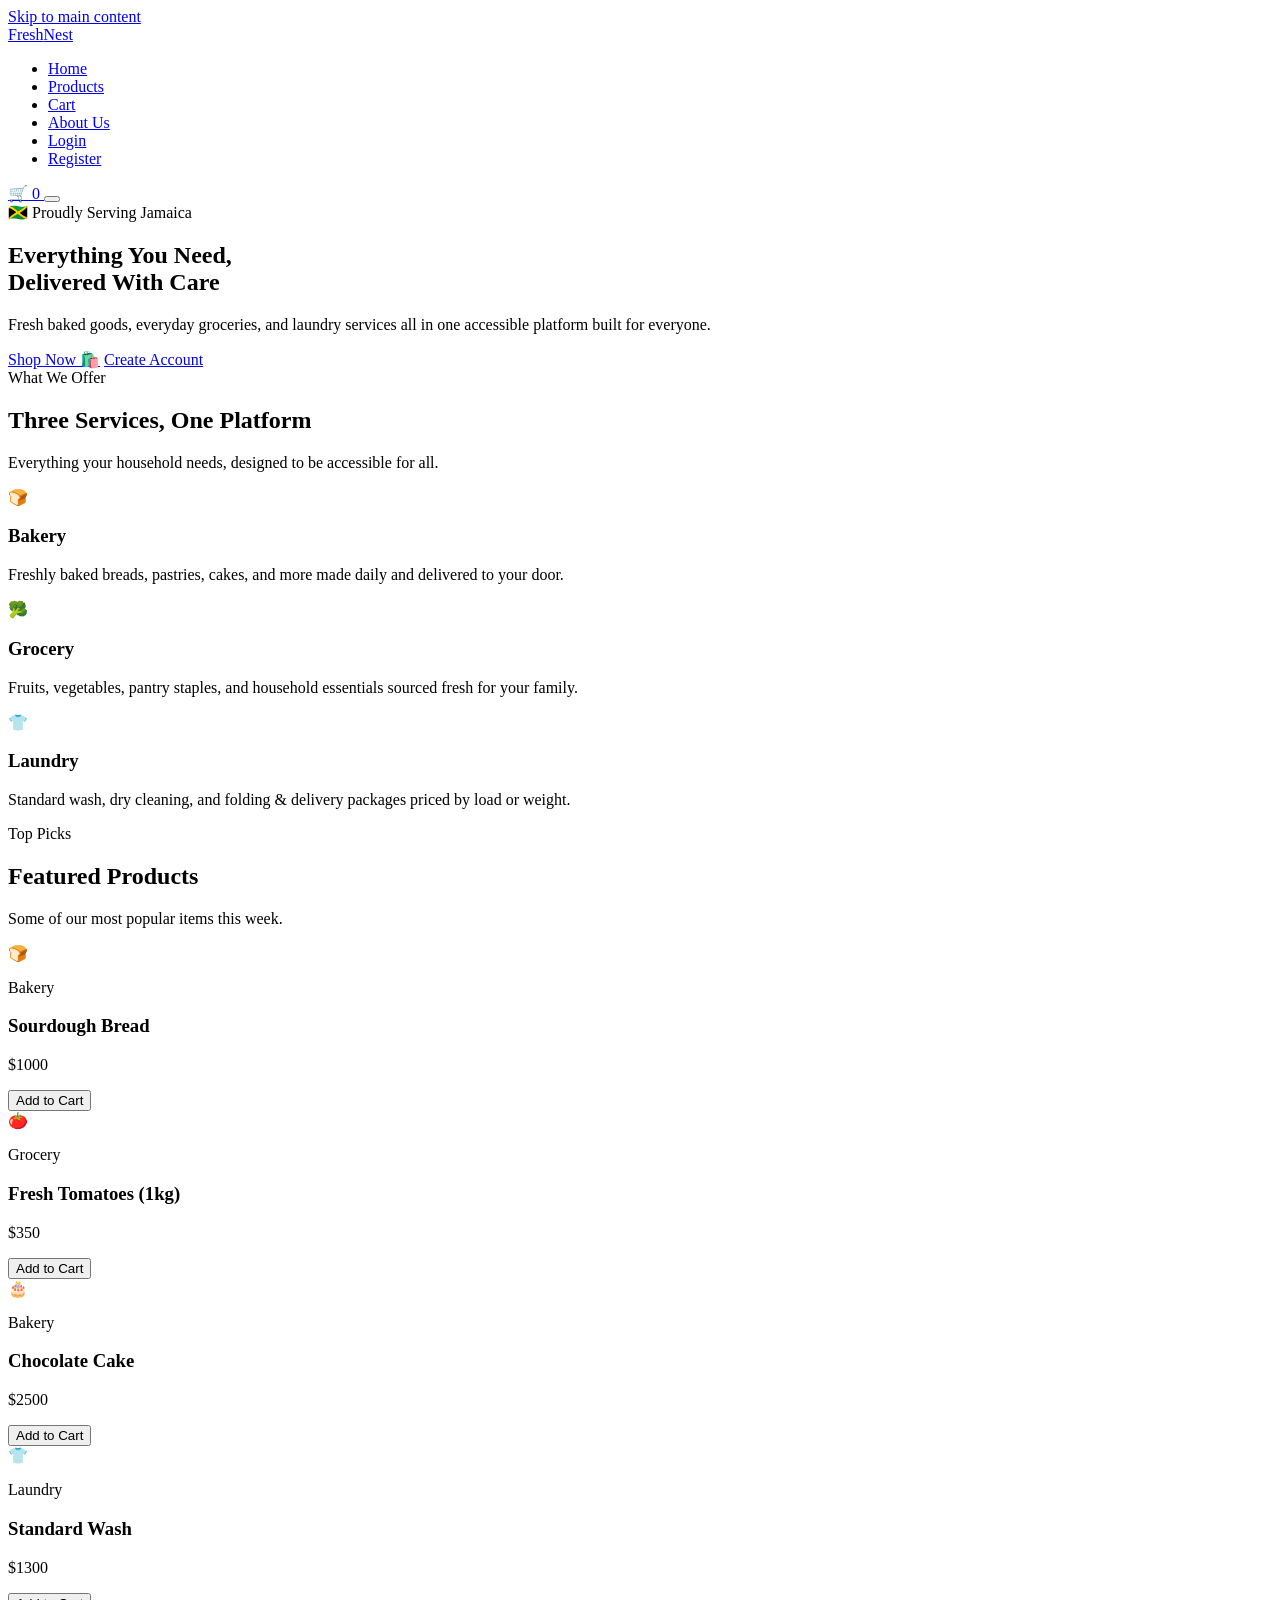
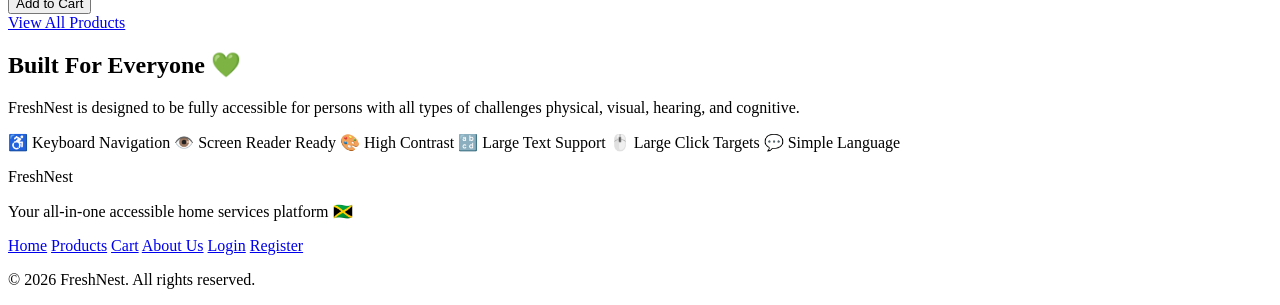
==== commit 81c9e3fc: "Update index.html" ====
--- a/index.html
+++ b/index.html
@@ -8,7 +8,7 @@
   <link rel="preconnect" href="https://fonts.googleapis.com" />
   <link rel="preconnect" href="https://fonts.gstatic.com" crossorigin />
   <link href="https://fonts.googleapis.com/css2?family=Playfair+Display:wght@400;700&family=DM+Sans:wght@400;500;600;700&display=swap" rel="stylesheet" />
-  <link rel="stylesheet" href="../style.css" />
+  <link rel="stylesheet" href="/gclarke_2100039_-freshnest_utech/style.css" />
 </head>
 <body>
   <a href="#main-content" class="skip-link">Skip to main content</a>
@@ -145,6 +145,6 @@
     </nav>
     <p class="footer__copy">&copy; 2026 FreshNest. All rights reserved.</p>
   </footer>
-  <script src="../script.js"></script>
+  <script src="/gclarke_2100039_-freshnest_utech/script.js"></script>
 </body>
 </html>
